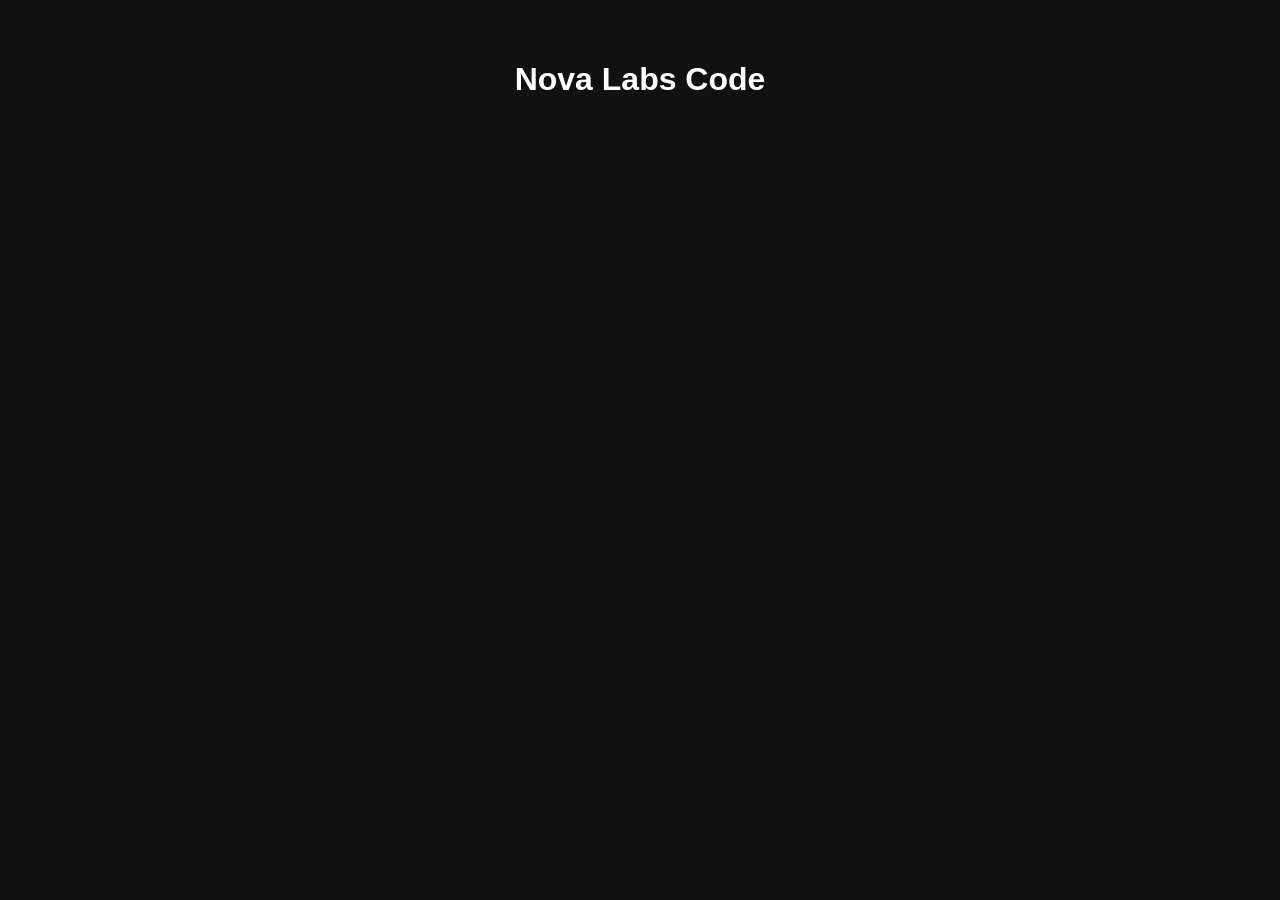
==== index.html @ 253b2d27 "Update header text from 'Nova Labs' to 'Nova Labs Code'" ====
<!DOCTYPE html>
<html lang="en">
<head>
<meta charset="UTF-8">
<meta name="viewport" content="width=device-width, initial-scale=1.0">
<title>Nova Labs Code</title>

<style>
* {
    box-sizing: border-box;
}

body {
    margin: 0;
    padding: 40px;
    background: #111;
    color: white;
    font-family: Arial, sans-serif;
}

h1 {
    text-align: center;
    margin-bottom: 40px;
}

.section {
    margin-bottom: 40px;
}

.section-title {
    font-size: 1.5rem;
    margin-bottom: 15px;
    font-weight: bold;
}

.grid {
    display: grid;
    grid-template-columns: repeat(auto-fill, minmax(220px, 1fr));
    gap: 15px;
}

.card {
    display: block;
    background: #1b1b1b;
    border: 1px solid #333;
    border-radius: 12px;
    padding: 20px;
    text-decoration: none;
    color: white;
    transition: .2s;
}

.card:hover {
    transform: translateY(-4px);
    border-color: #666;
    background: #222;
}

.card-title {
    font-size: 1.1rem;
    font-weight: bold;
    margin-bottom: 8px;
}

.card-path {
    color: #888;
    font-size: 0.85rem;
    word-break: break-all;
}
</style>
</head>
<body>

<h1>Nova Labs Code</h1>

<div id="content"></div>

<script>
// Add your links here
const links = [
    "MusicPlayer/"
];

const groups = {};

links.forEach(link => {
    const url = new URL(link);

    const parts = url.pathname
        .split("/")
        .filter(Boolean);

    const group = parts[0] || "Home";

    if (!groups[group]) {
        groups[group] = [];
    }

    groups[group].push({
        url: link,
        name:
            parts.length === 0
                ? "Home"
                : parts[parts.length - 1]
                      .replace(/-/g, " ")
                      .replace(/\b\w/g, c => c.toUpperCase()),
        path: url.pathname
    });
});

const container = document.getElementById("content");

Object.keys(groups)
    .sort()
    .forEach(group => {
        const section = document.createElement("div");
        section.className = "section";

        const title = document.createElement("div");
        title.className = "section-title";
        title.textContent =
            group.replace(/-/g, " ")
                 .replace(/\b\w/g, c => c.toUpperCase());

        const grid = document.createElement("div");
        grid.className = "grid";

        groups[group].forEach(item => {
            const card = document.createElement("a");
            card.className = "card";
            card.href = item.url;

            card.innerHTML = `
                <div class="card-title">${item.name}</div>
                <div class="card-path">${item.path}</div>
            `;

            grid.appendChild(card);
        });

        section.appendChild(title);
        section.appendChild(grid);
        container.appendChild(section);
    });
</script>

</body>
</html>
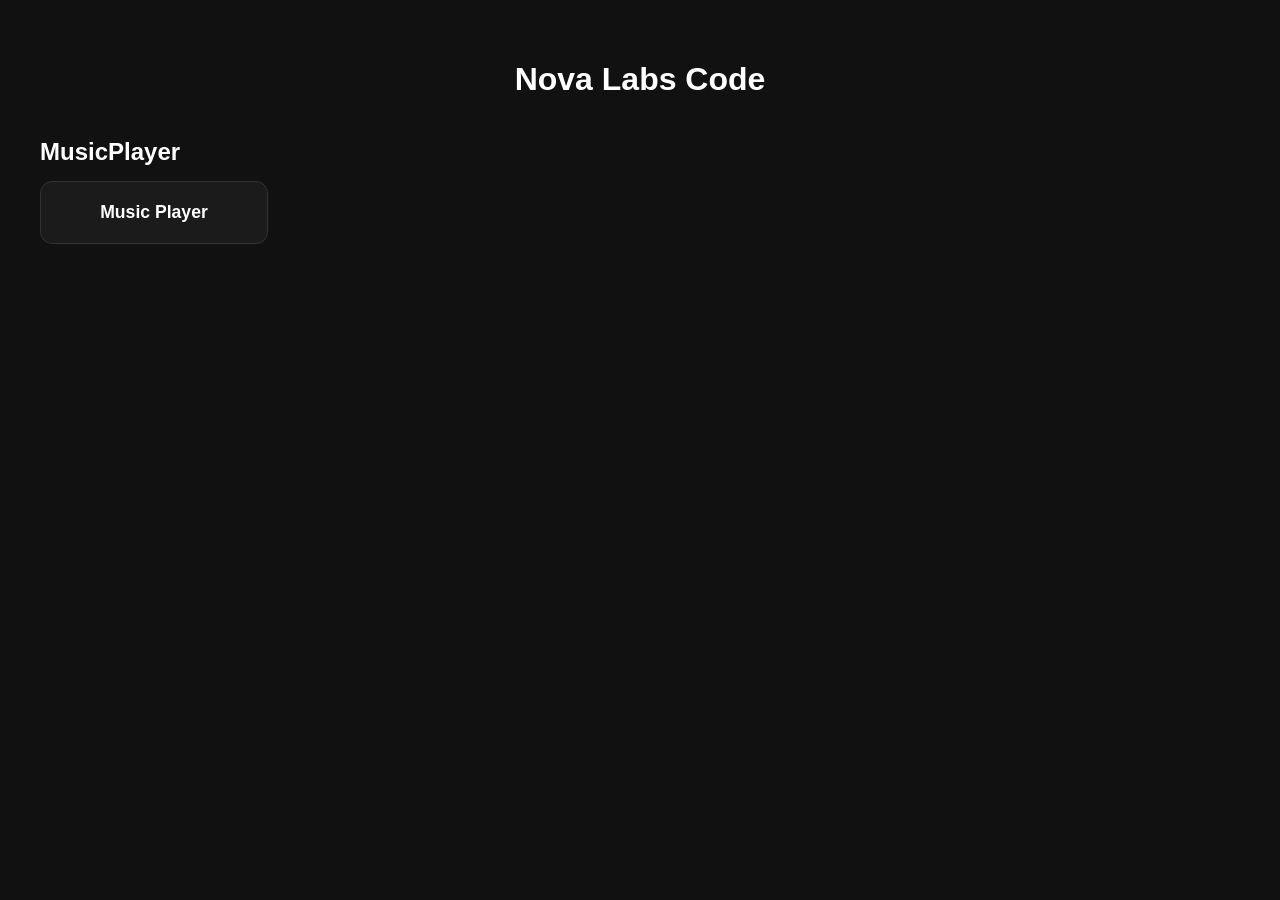
==== commit 8afe05e6: "Refactor CSS and update links structure" ====
--- a/index.html
+++ b/index.html
@@ -6,66 +6,60 @@
 <title>Nova Labs Code</title>
 
 <style>
-* {
-    box-sizing: border-box;
+*{
+    box-sizing:border-box;
 }
 
-body {
-    margin: 0;
-    padding: 40px;
-    background: #111;
-    color: white;
-    font-family: Arial, sans-serif;
+body{
+    margin:0;
+    padding:40px;
+    background:#111;
+    color:white;
+    font-family:Arial,sans-serif;
 }
 
-h1 {
-    text-align: center;
-    margin-bottom: 40px;
+h1{
+    text-align:center;
+    margin-bottom:40px;
 }
 
-.section {
-    margin-bottom: 40px;
+.section{
+    margin-bottom:40px;
 }
 
-.section-title {
-    font-size: 1.5rem;
-    margin-bottom: 15px;
-    font-weight: bold;
+.section-title{
+    font-size:1.5rem;
+    font-weight:bold;
+    margin-bottom:15px;
 }
 
-.grid {
-    display: grid;
-    grid-template-columns: repeat(auto-fill, minmax(220px, 1fr));
-    gap: 15px;
+.grid{
+    display:grid;
+    grid-template-columns:repeat(auto-fill,minmax(220px,1fr));
+    gap:15px;
 }
 
-.card {
-    display: block;
-    background: #1b1b1b;
-    border: 1px solid #333;
-    border-radius: 12px;
-    padding: 20px;
-    text-decoration: none;
-    color: white;
-    transition: .2s;
+.card{
+    display:block;
+    background:#1b1b1b;
+    border:1px solid #333;
+    border-radius:12px;
+    padding:20px;
+    color:white;
+    text-decoration:none;
+    transition:.2s;
 }
 
-.card:hover {
-    transform: translateY(-4px);
-    border-color: #666;
-    background: #222;
+.card:hover{
+    transform:translateY(-4px);
+    background:#222;
+    border-color:#666;
 }
 
-.card-title {
-    font-size: 1.1rem;
-    font-weight: bold;
-    margin-bottom: 8px;
-}
-
-.card-path {
-    color: #888;
-    font-size: 0.85rem;
-    word-break: break-all;
+.card-title{
+    font-size:1.1rem;
+    font-weight:bold;
+    text-align:center;
 }
 </style>
 </head>
@@ -76,63 +70,66 @@
 <div id="content"></div>
 
 <script>
-// Add your links here
+
+// LINKS NOW USE NAME VALUES
 const links = [
-    "MusicPlayer/"
+    { name: "Music Player", url: "MusicPlayer/" }
 ];
 
 const groups = {};
 
 links.forEach(link => {
-    const url = new URL(link);
 
-    const parts = url.pathname
-        .split("/")
-        .filter(Boolean);
+    const isExternal = /^https?:\/\//i.test(link.url);
 
-    const group = parts[0] || "Home";
+    let group;
+
+    if (isExternal) {
+        group = "External";
+    } else {
+        const parts = link.url.split("/").filter(Boolean);
+        group = parts[0] || "Home";
+    }
 
     if (!groups[group]) {
         groups[group] = [];
     }
 
     groups[group].push({
-        url: link,
-        name:
-            parts.length === 0
-                ? "Home"
-                : parts[parts.length - 1]
-                      .replace(/-/g, " ")
-                      .replace(/\b\w/g, c => c.toUpperCase()),
-        path: url.pathname
+        ...link,
+        external: isExternal
     });
 });
 
-const container = document.getElementById("content");
+const content = document.getElementById("content");
 
 Object.keys(groups)
     .sort()
     .forEach(group => {
+
         const section = document.createElement("div");
         section.className = "section";
 
         const title = document.createElement("div");
         title.className = "section-title";
-        title.textContent =
-            group.replace(/-/g, " ")
-                 .replace(/\b\w/g, c => c.toUpperCase());
+        title.textContent = group;
 
         const grid = document.createElement("div");
         grid.className = "grid";
 
         groups[group].forEach(item => {
+
             const card = document.createElement("a");
             card.className = "card";
             card.href = item.url;
 
+            if (item.external) {
+                card.target = "_blank";
+                card.rel = "noopener noreferrer";
+            }
+
             card.innerHTML = `
                 <div class="card-title">${item.name}</div>
-                <div class="card-path">${item.path}</div>
             `;
 
             grid.appendChild(card);
@@ -140,8 +137,9 @@
 
         section.appendChild(title);
         section.appendChild(grid);
-        container.appendChild(section);
+        content.appendChild(section);
     });
+
 </script>
 
 </body>
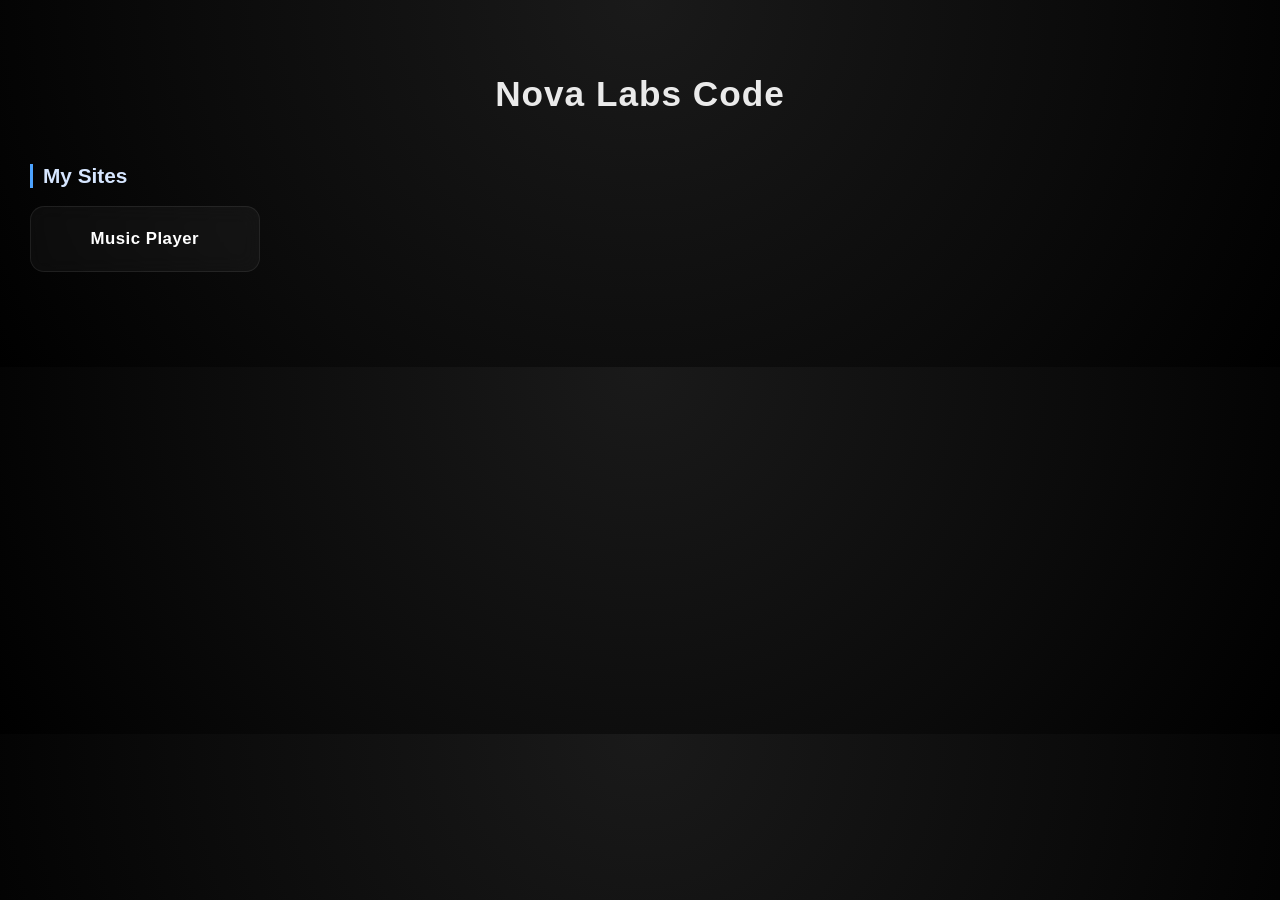
==== commit 2caccc0c: "Update index.html" ====
--- a/index.html
+++ b/index.html
@@ -12,57 +12,105 @@
 
 body{
     margin:0;
-    padding:40px;
-    background:#111;
-    color:white;
-    font-family:Arial,sans-serif;
+    padding:50px 30px;
+    font-family:Arial, sans-serif;
+    color:#fff;
+
+    /* dark lab gradient */
+    background: radial-gradient(circle at top, #1a1a1a, #0b0b0b 60%, #000);
 }
 
 h1{
     text-align:center;
-    margin-bottom:40px;
+    font-size:2.2rem;
+    letter-spacing:1px;
+    margin-bottom:50px;
+    color:#eaeaea;
 }
 
+/* SECTION CONTAINER */
 .section{
-    margin-bottom:40px;
+    margin-bottom:45px;
 }
 
+/* TAB TITLE */
 .section-title{
-    font-size:1.5rem;
-    font-weight:bold;
-    margin-bottom:15px;
+    font-size:1.3rem;
+    font-weight:600;
+    margin-bottom:18px;
+    padding-left:10px;
+    border-left:3px solid #4da3ff;
+    color:#d6e6ff;
 }
 
+/* GRID */
 .grid{
     display:grid;
-    grid-template-columns:repeat(auto-fill,minmax(220px,1fr));
-    gap:15px;
+    grid-template-columns:repeat(auto-fill,minmax(210px,1fr));
+    gap:18px;
 }
 
+/* CARD */
 .card{
     display:block;
-    background:#1b1b1b;
-    border:1px solid #333;
-    border-radius:12px;
-    padding:20px;
-    color:white;
+    padding:22px 18px;
+    border-radius:14px;
+
     text-decoration:none;
-    transition:.2s;
+    color:#fff;
+
+    background:rgba(255,255,255,0.04);
+    border:1px solid rgba(255,255,255,0.08);
+    backdrop-filter: blur(10px);
+
+    transition:0.25s ease;
+    position:relative;
+    overflow:hidden;
 }
 
-.card:hover{
-    transform:translateY(-4px);
-    background:#222;
-    border-color:#666;
+/* soft glow line */
+.card::before{
+    content:"";
+    position:absolute;
+    top:-50%;
+    left:-50%;
+    width:200%;
+    height:200%;
+    background: radial-gradient(circle, rgba(77,163,255,0.15), transparent 60%);
+    transform:rotate(25deg);
+    opacity:0;
+    transition:0.3s ease;
 }
 
+/* hover lift */
+.card:hover{
+    transform:translateY(-6px) scale(1.02);
+    border-color:rgba(77,163,255,0.4);
+    box-shadow:0 10px 30px rgba(0,0,0,0.5);
+}
+
+/* glow activation */
+.card:hover::before{
+    opacity:1;
+}
+
+/* TITLE */
 .card-title{
-    font-size:1.1rem;
-    font-weight:bold;
+    font-size:1.05rem;
+    font-weight:600;
     text-align:center;
+    letter-spacing:0.5px;
 }
+
+/* subtle grid breathing */
+.grid:hover .card:not(:hover){
+    opacity:0.75;
+    transform:scale(0.98);
+}
+
 </style>
 </head>
+
 <body>
 
 <h1>Nova Labs Code</h1>
@@ -71,74 +119,49 @@
 
 <script>
 
-// LINKS NOW USE NAME VALUES
-const links = [
-    { name: "Music Player", url: "MusicPlayer/" }
-];
-
-const groups = {};
-
-links.forEach(link => {
-
-    const isExternal = /^https?:\/\//i.test(link.url);
-
-    let group;
-
-    if (isExternal) {
-        group = "External";
-    } else {
-        const parts = link.url.split("/").filter(Boolean);
-        group = parts[0] || "Home";
-    }
-
-    if (!groups[group]) {
-        groups[group] = [];
-    }
-
-    groups[group].push({
-        ...link,
-        external: isExternal
-    });
-});
+// 👇 FULLY MANUAL GROUPS
+const groups = {
+    "My Sites": [
+        { name: "Music Player", url: "MusicPlayer/" }
+    ]
+};
 
 const content = document.getElementById("content");
 
-Object.keys(groups)
-    .sort()
-    .forEach(group => {
+Object.keys(groups).forEach(group => {
 
-        const section = document.createElement("div");
-        section.className = "section";
+    const section = document.createElement("div");
+    section.className = "section";
 
-        const title = document.createElement("div");
-        title.className = "section-title";
-        title.textContent = group;
+    const title = document.createElement("div");
+    title.className = "section-title";
+    title.textContent = group;
 
-        const grid = document.createElement("div");
-        grid.className = "grid";
+    const grid = document.createElement("div");
+    grid.className = "grid";
 
-        groups[group].forEach(item => {
+    groups[group].forEach(item => {
 
-            const card = document.createElement("a");
-            card.className = "card";
-            card.href = item.url;
+        const card = document.createElement("a");
+        card.className = "card";
+        card.href = item.url;
 
-            if (item.external) {
-                card.target = "_blank";
-                card.rel = "noopener noreferrer";
-            }
+        if (/^https?:\/\//i.test(item.url)) {
+            card.target = "_blank";
+            card.rel = "noopener noreferrer";
+        }
 
-            card.innerHTML = `
-                <div class="card-title">${item.name}</div>
-            `;
+        card.innerHTML = `
+            <div class="card-title">${item.name}</div>
+        `;
 
-            grid.appendChild(card);
-        });
+        grid.appendChild(card);
+    });
 
-        section.appendChild(title);
-        section.appendChild(grid);
-        content.appendChild(section);
-    });
+    section.appendChild(title);
+    section.appendChild(grid);
+    content.appendChild(section);
+});
 
 </script>
 
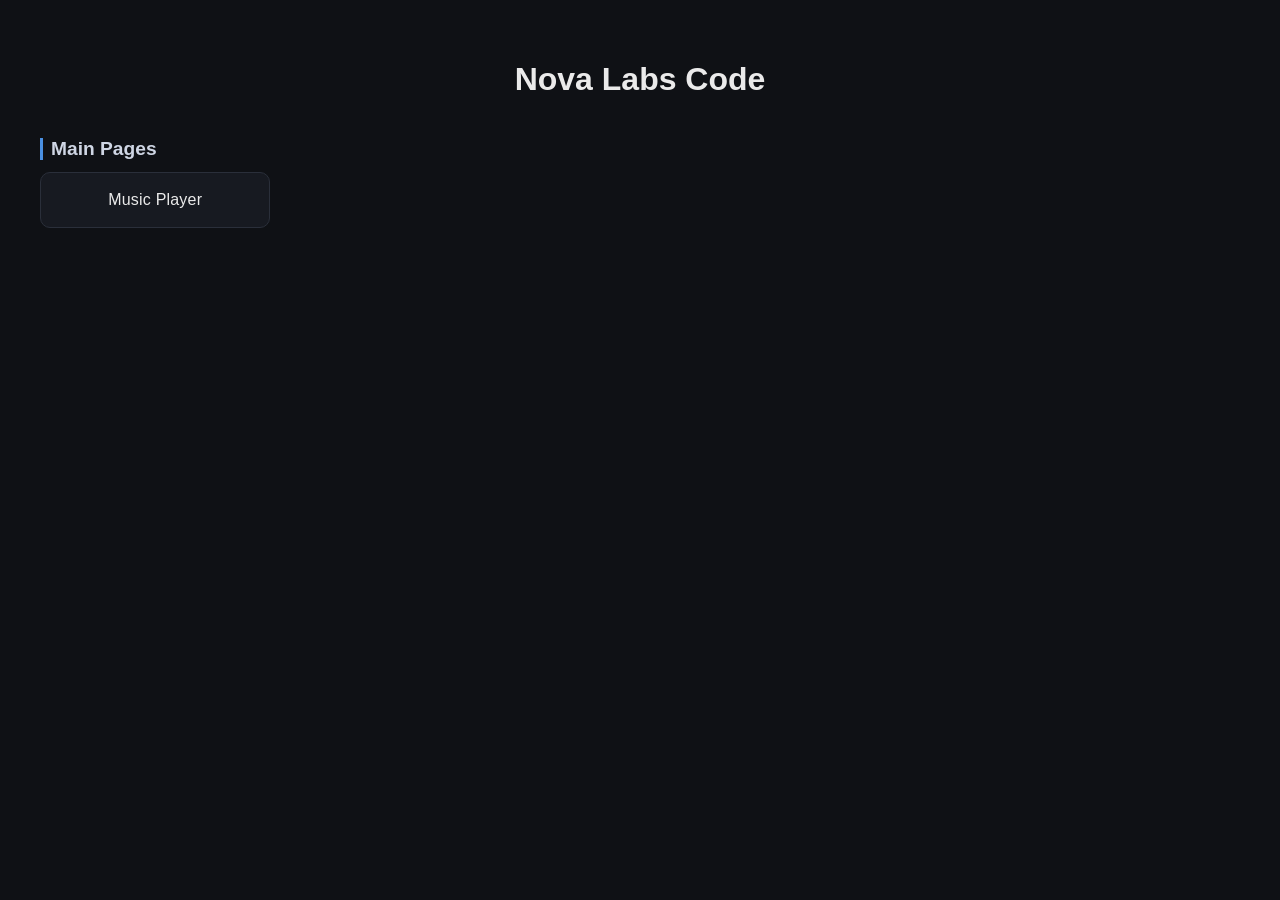
==== commit 7210375c: "Refactor CSS styles and update HTML structure" ====
--- a/index.html
+++ b/index.html
@@ -12,100 +12,67 @@
 
 body{
     margin:0;
-    padding:50px 30px;
+    padding:40px;
     font-family:Arial, sans-serif;
-    color:#fff;
-
-    /* dark lab gradient */
-    background: radial-gradient(circle at top, #1a1a1a, #0b0b0b 60%, #000);
-}
-
-h1{
-    text-align:center;
-    font-size:2.2rem;
-    letter-spacing:1px;
-    margin-bottom:50px;
+    background:#0f1115;
     color:#eaeaea;
 }
 
-/* SECTION CONTAINER */
-.section{
-    margin-bottom:45px;
+/* TITLE */
+h1{
+    text-align:center;
+    margin-bottom:40px;
+    font-size:2rem;
+    font-weight:600;
 }
 
-/* TAB TITLE */
+/* SECTION */
+.section{
+    margin-bottom:35px;
+}
+
 .section-title{
-    font-size:1.3rem;
+    font-size:1.2rem;
     font-weight:600;
-    margin-bottom:18px;
-    padding-left:10px;
-    border-left:3px solid #4da3ff;
-    color:#d6e6ff;
+    margin-bottom:12px;
+    color:#cfd6e4;
+    padding-left:8px;
+    border-left:3px solid #4a90e2;
 }
 
 /* GRID */
 .grid{
     display:grid;
-    grid-template-columns:repeat(auto-fill,minmax(210px,1fr));
-    gap:18px;
+    grid-template-columns:repeat(auto-fill,minmax(200px,1fr));
+    gap:12px;
 }
 
 /* CARD */
 .card{
     display:block;
-    padding:22px 18px;
-    border-radius:14px;
+    padding:18px;
+    border-radius:10px;
+    background:#171a21;
+    border:1px solid #2a2f3a;
 
     text-decoration:none;
-    color:#fff;
+    color:#eaeaea;
 
-    background:rgba(255,255,255,0.04);
-    border:1px solid rgba(255,255,255,0.08);
-    backdrop-filter: blur(10px);
-
-    transition:0.25s ease;
-    position:relative;
-    overflow:hidden;
+    transition:0.15s ease;
 }
 
-/* soft glow line */
-.card::before{
-    content:"";
-    position:absolute;
-    top:-50%;
-    left:-50%;
-    width:200%;
-    height:200%;
-    background: radial-gradient(circle, rgba(77,163,255,0.15), transparent 60%);
-    transform:rotate(25deg);
-    opacity:0;
-    transition:0.3s ease;
+.card:hover{
+    background:#1d2230;
+    border-color:#3a4252;
+    transform:translateY(-2px);
 }
 
-/* hover lift */
-.card:hover{
-    transform:translateY(-6px) scale(1.02);
-    border-color:rgba(77,163,255,0.4);
-    box-shadow:0 10px 30px rgba(0,0,0,0.5);
-}
-
-/* glow activation */
-.card:hover::before{
-    opacity:1;
-}
-
-/* TITLE */
+/* TEXT */
 .card-title{
-    font-size:1.05rem;
-    font-weight:600;
     text-align:center;
-    letter-spacing:0.5px;
-}
-
-/* subtle grid breathing */
-.grid:hover .card:not(:hover){
-    opacity:0.75;
-    transform:scale(0.98);
+    font-size:1rem;
+    font-weight:500;
+    letter-spacing:0.2px;
 }
 
 </style>
@@ -119,9 +86,8 @@
 
 <script>
 
-// 👇 FULLY MANUAL GROUPS
 const groups = {
-    "My Sites": [
+    "Main Pages": [
         { name: "Music Player", url: "MusicPlayer/" }
     ]
 };
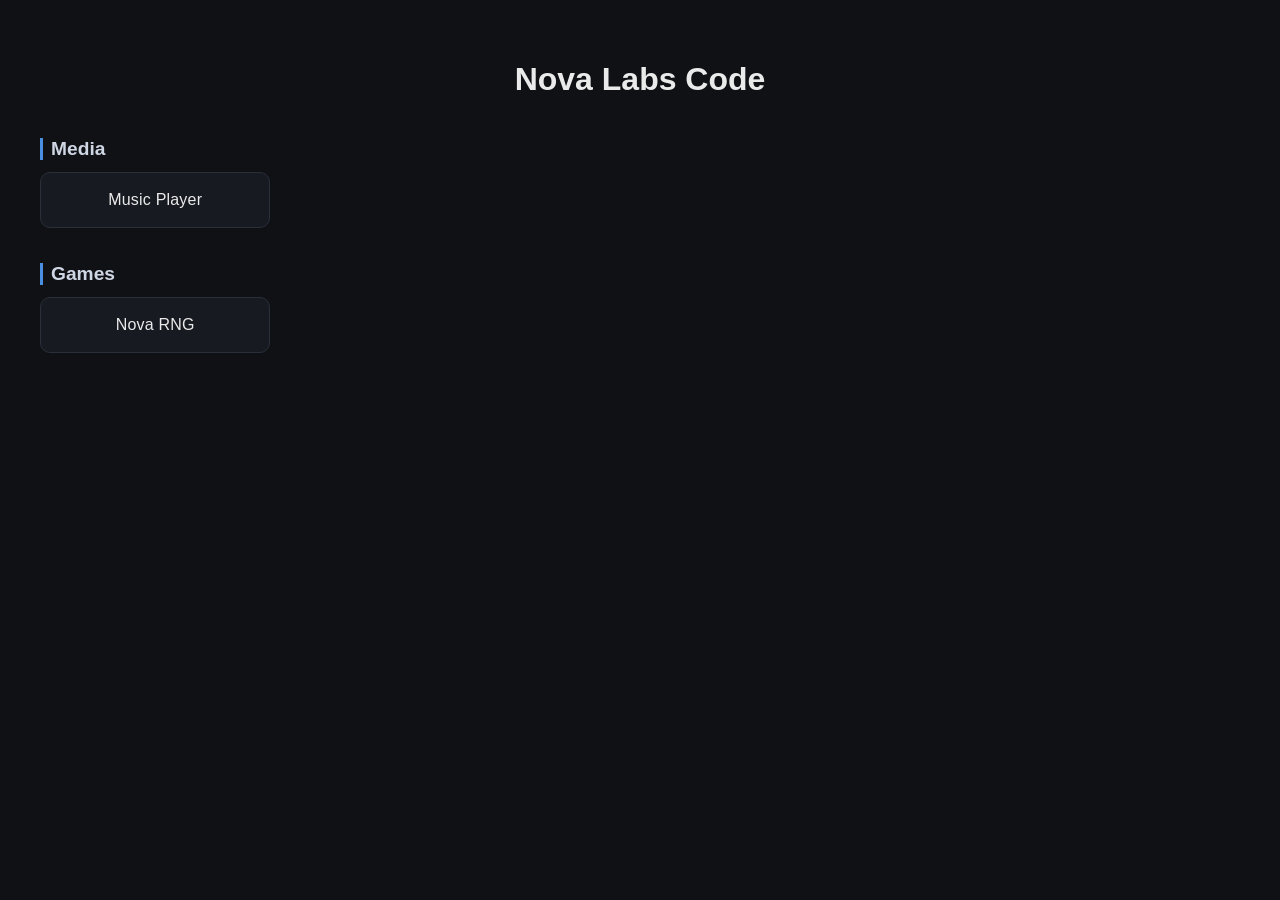
==== commit a206e19f: "Fix syntax in groups object in index.html" ====
--- a/index.html
+++ b/index.html
@@ -87,8 +87,11 @@
 <script>
 
 const groups = {
-    "Main Pages": [
+    "Media": [
         { name: "Music Player", url: "MusicPlayer/" }
+    ],
+    "Games": [
+        { name: "Nova RNG", url: "NovaRNG"}
     ]
 };
 
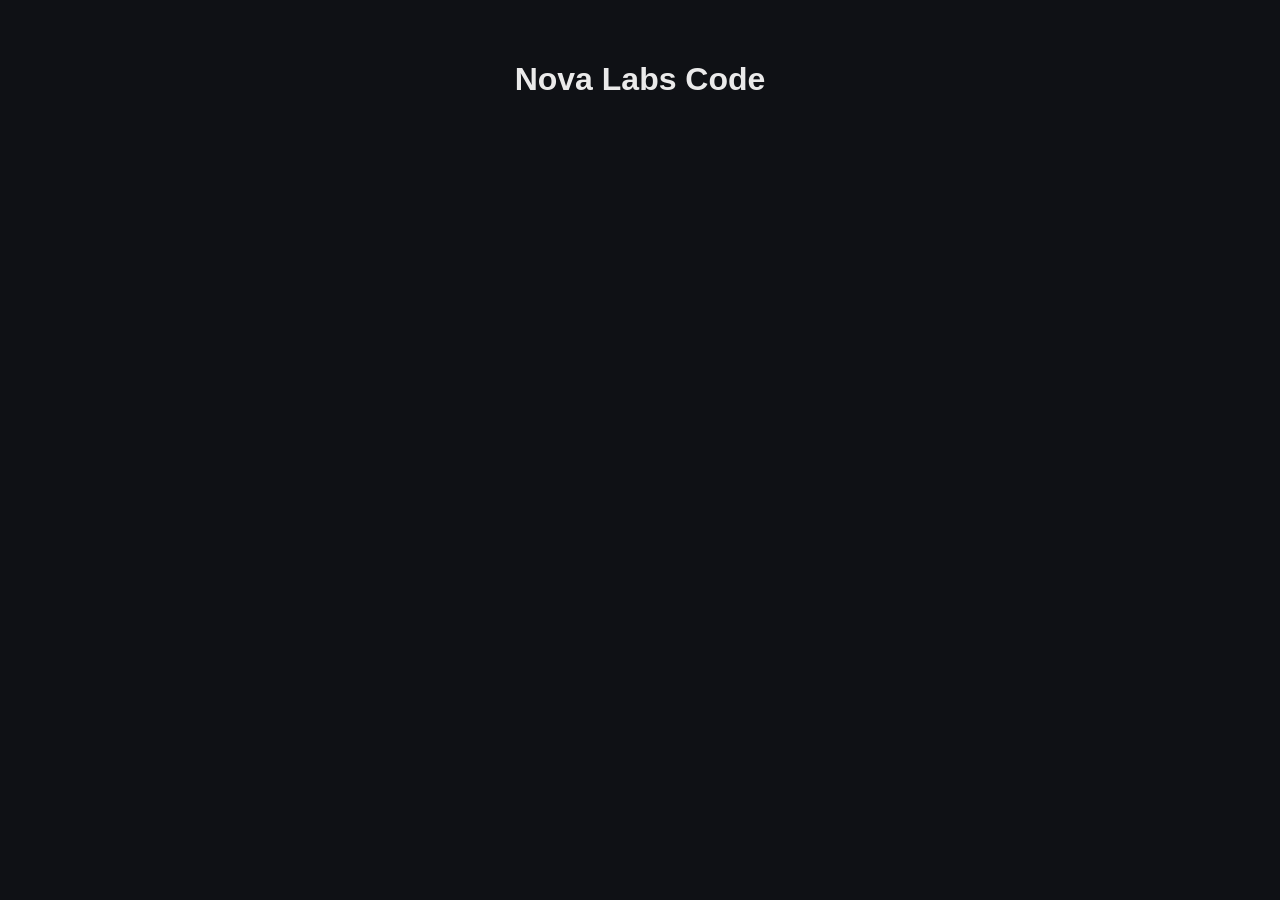
==== commit 8b75cf30: "Add new media and game entries to index.html" ====
--- a/index.html
+++ b/index.html
@@ -88,10 +88,30 @@
 
 const groups = {
     "Media": [
-        { name: "Music Player", url: "MusicPlayer/" }
+        { name: "Music Player", url: "MusicPlayer/" },
+        { name: "Christmas Countdown", url: "Christmas-countdown"},
+        { name: "K-Pop Demon Hunters", url: "k-pop-demon-hunters"},
+        { name: "DVD ScreenSaver", url: "DVD"},
+        { name: "Music Looper (Old)", url: "MusicLoop"},
+        { name: "DualTone", url: "DualTone"}
+    ]
     ],
     "Games": [
-        { name: "Nova RNG", url: "NovaRNG"}
+        { name: "Nova RNG (Broken)", url: "NovaRNG"},
+        { name: "Mind Breaker", url: "Mind-Breaker"}
+    ],
+     "Source Scripts": [
+        { name: "Samson Recipes (Source)", url: "https://github.com/nova-labs-code/samson-recipes"}
+    ],
+     "Utilities": [
+        { name: "Checklist", url: "checklist"},
+        { name: "Block Tools", url: "BlockTools"},
+        { name: "QR Code Generator", url: "QRcode"}
+    ],
+     "Courses": [
+        { name: "Kitchen Alchemy ", url: "KitchenAlchemy"},
+        { name: "20 Week Coding Course", url: "20-week-coding-course"},
+        { name: "KnowledgePath ", url: "KnowledgePath"}
     ]
 };
 
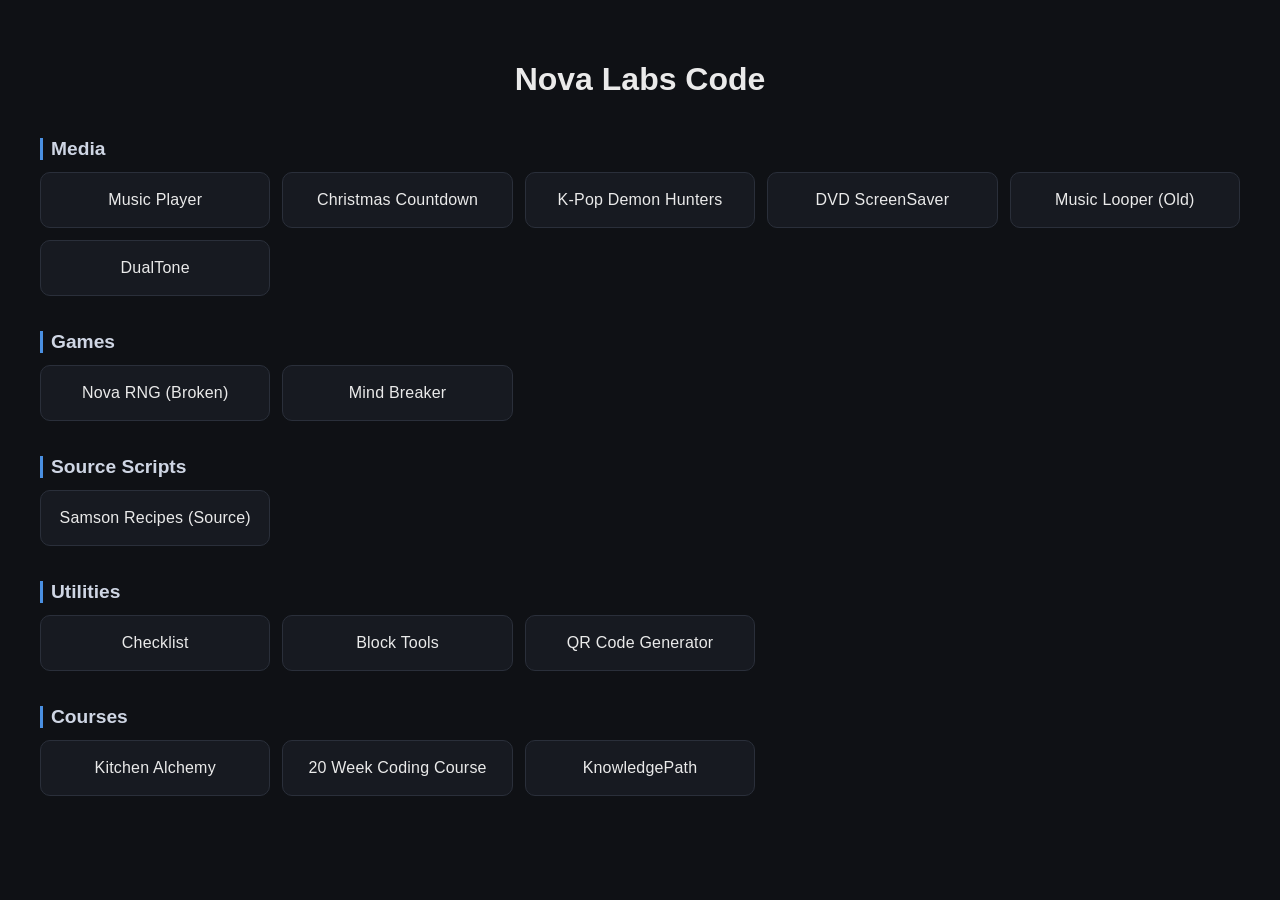
==== commit 889cc21f: "Remove an entry from the index.html file" ====
--- a/index.html
+++ b/index.html
@@ -94,7 +94,6 @@
         { name: "DVD ScreenSaver", url: "DVD"},
         { name: "Music Looper (Old)", url: "MusicLoop"},
         { name: "DualTone", url: "DualTone"}
-    ]
     ],
     "Games": [
         { name: "Nova RNG (Broken)", url: "NovaRNG"},
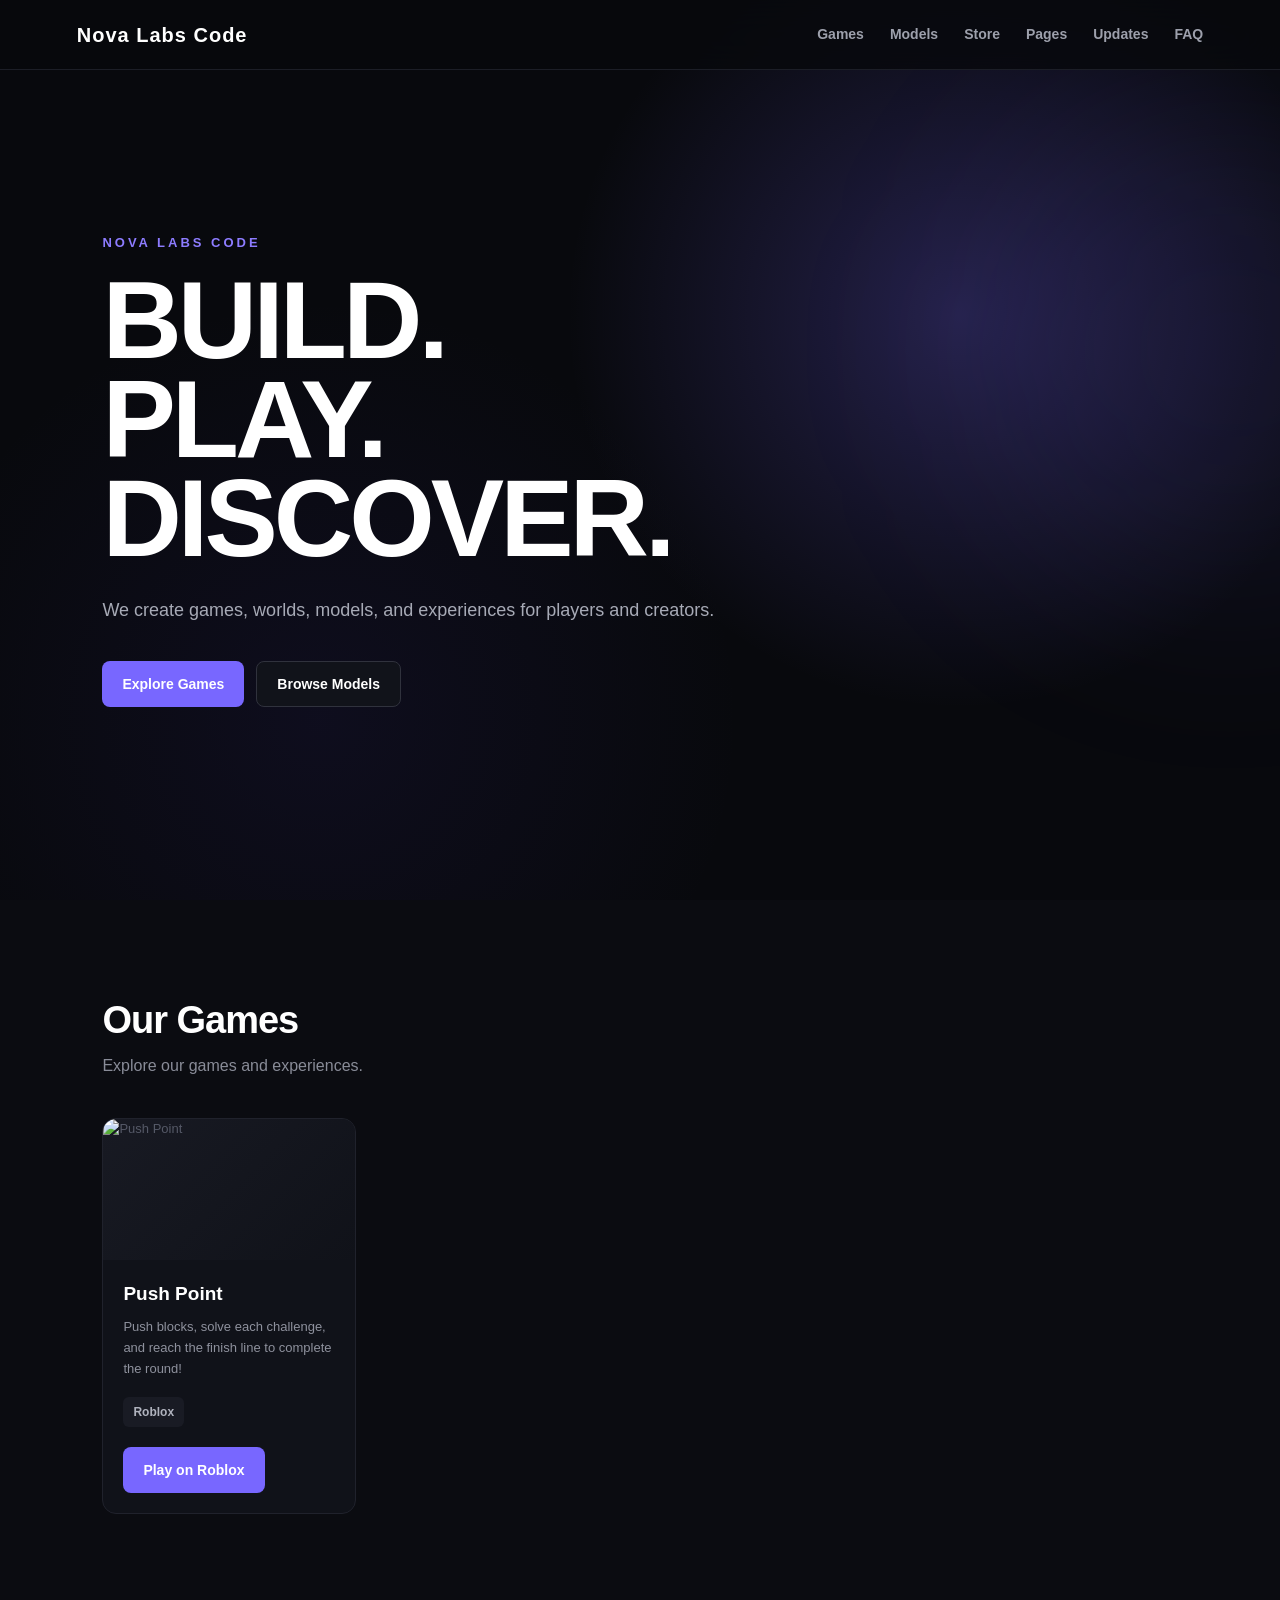
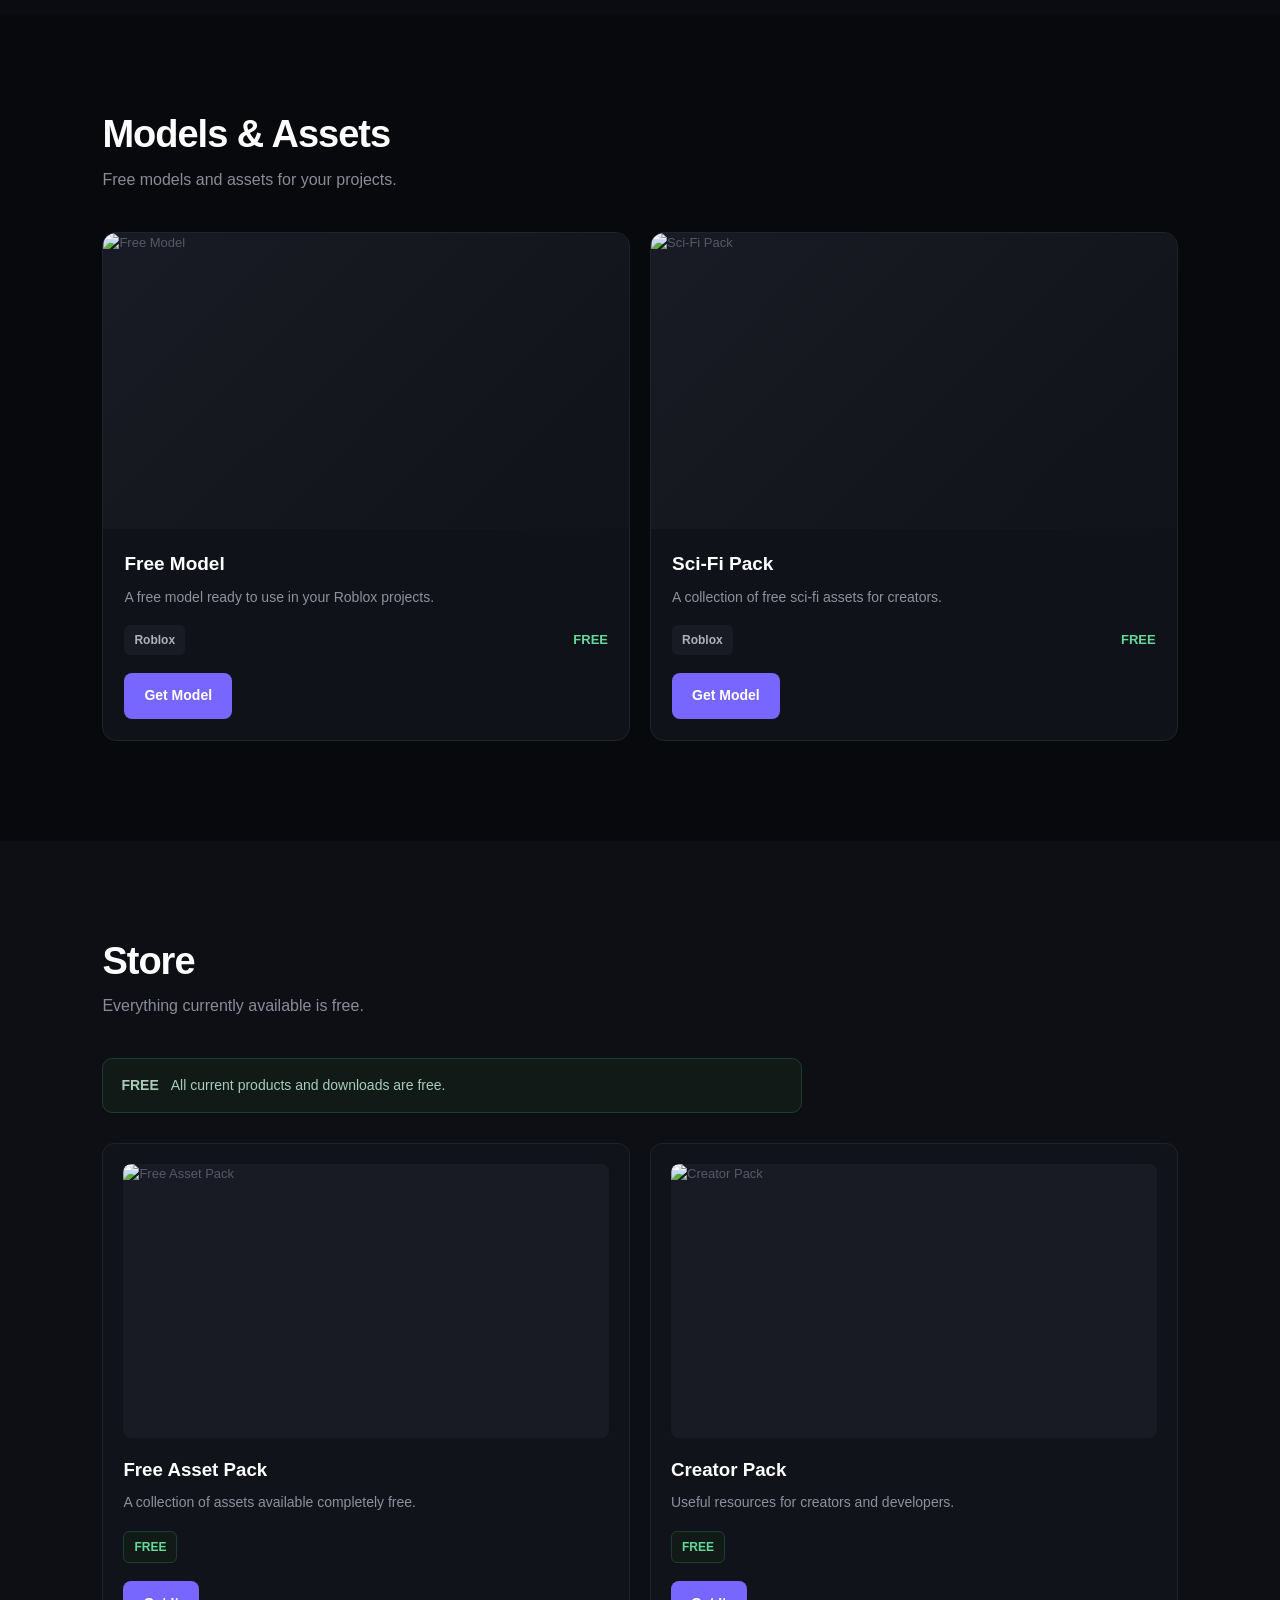
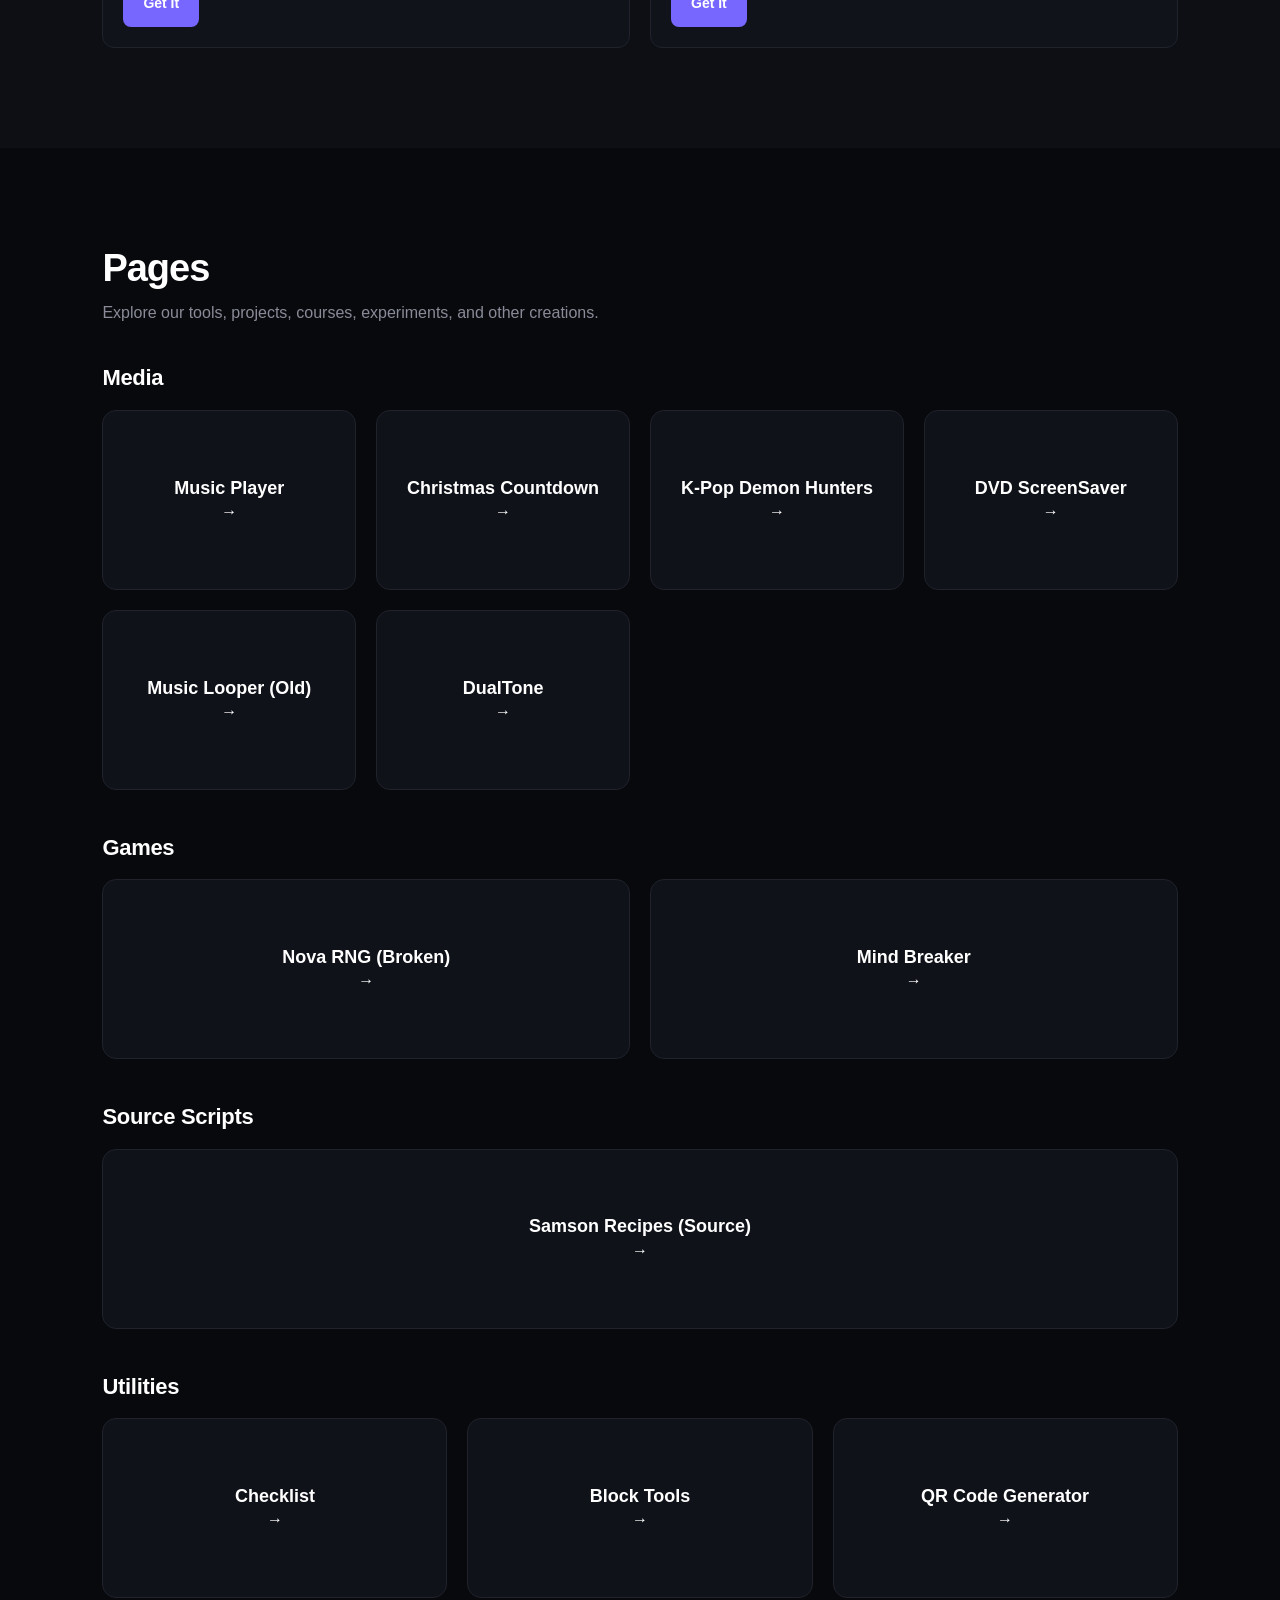
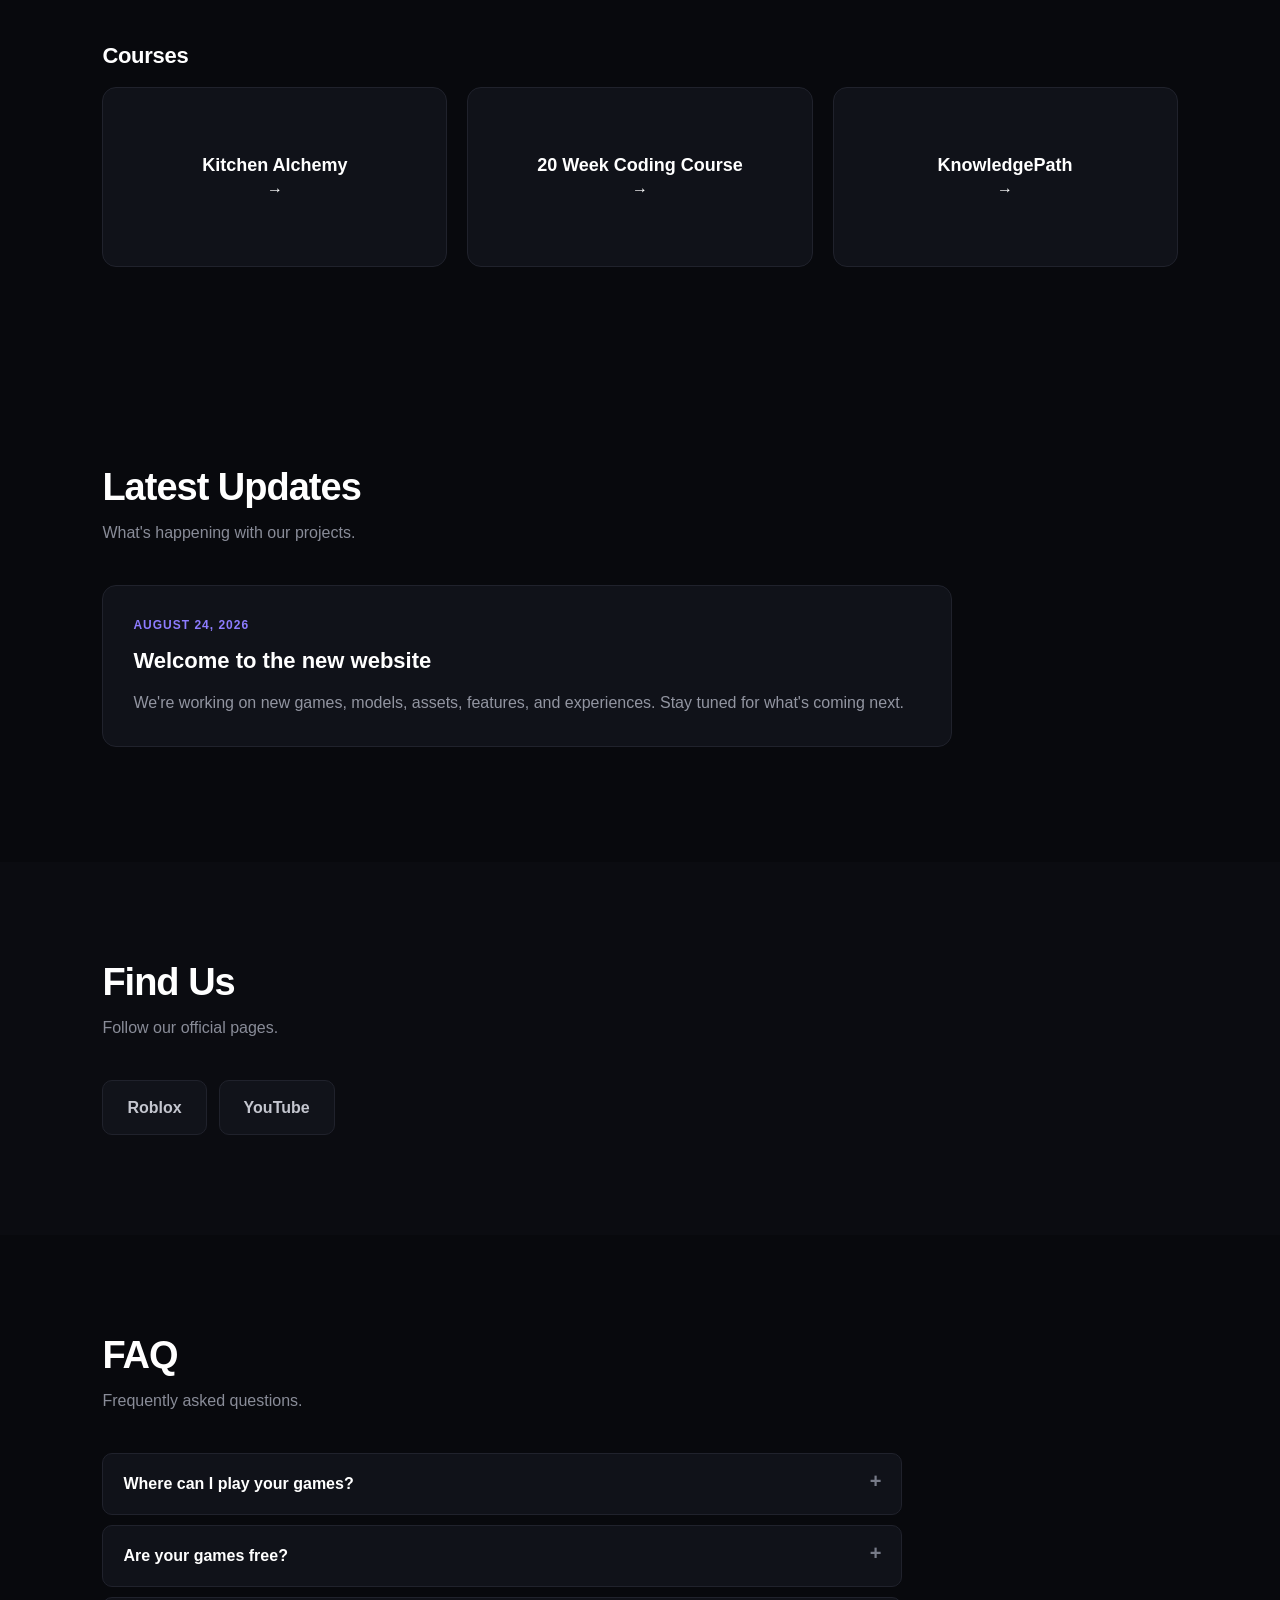
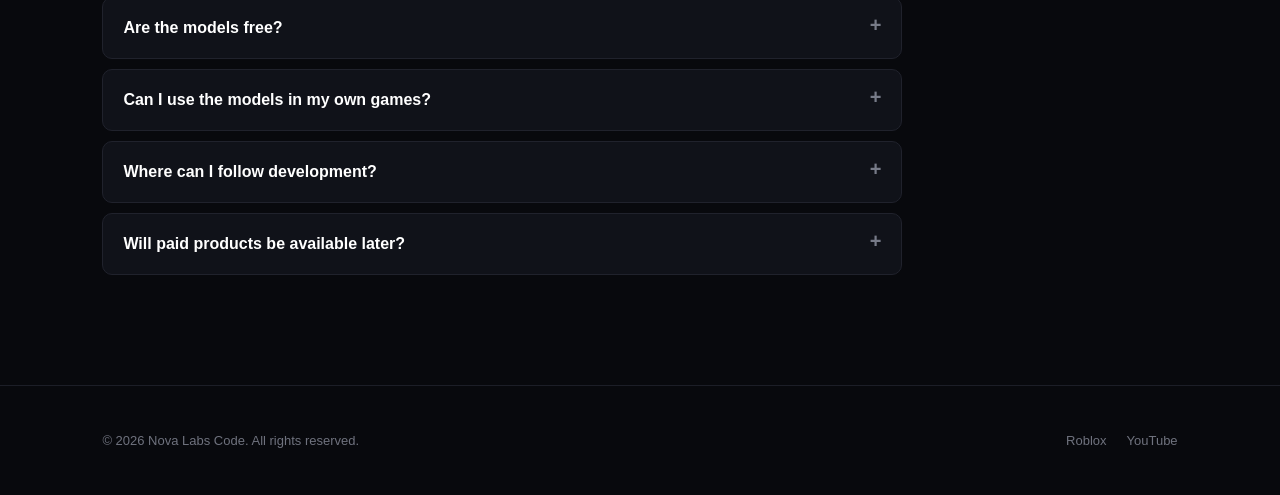
==== commit 7d5e7988: "Update index.html" ====
--- a/index.html
+++ b/index.html
@@ -1,157 +1,12 @@
 <!DOCTYPE html>
-<html lang="en">
+<html>
 <head>
-<meta charset="UTF-8">
-<meta name="viewport" content="width=device-width, initial-scale=1.0">
-<title>Nova Labs Code</title>
-
-<style>
-*{
-    box-sizing:border-box;
-}
-
-body{
-    margin:0;
-    padding:40px;
-    font-family:Arial, sans-serif;
-    background:#0f1115;
-    color:#eaeaea;
-}
-
-/* TITLE */
-h1{
-    text-align:center;
-    margin-bottom:40px;
-    font-size:2rem;
-    font-weight:600;
-}
-
-/* SECTION */
-.section{
-    margin-bottom:35px;
-}
-
-.section-title{
-    font-size:1.2rem;
-    font-weight:600;
-    margin-bottom:12px;
-    color:#cfd6e4;
-    padding-left:8px;
-    border-left:3px solid #4a90e2;
-}
-
-/* GRID */
-.grid{
-    display:grid;
-    grid-template-columns:repeat(auto-fill,minmax(200px,1fr));
-    gap:12px;
-}
-
-/* CARD */
-.card{
-    display:block;
-    padding:18px;
-    border-radius:10px;
-    background:#171a21;
-    border:1px solid #2a2f3a;
-
-    text-decoration:none;
-    color:#eaeaea;
-
-    transition:0.15s ease;
-}
-
-.card:hover{
-    background:#1d2230;
-    border-color:#3a4252;
-    transform:translateY(-2px);
-}
-
-/* TEXT */
-.card-title{
-    text-align:center;
-    font-size:1rem;
-    font-weight:500;
-    letter-spacing:0.2px;
-}
-
-</style>
+    <meta charset="UTF-8">
+    <meta name="viewport" content="width=device-width, initial-scale=1.0">
+    <script>
+        window.location.replace("/home");
+    </script>
 </head>
-
 <body>
-
-<h1>Nova Labs Code</h1>
-
-<div id="content"></div>
-
-<script>
-
-const groups = {
-    "Media": [
-        { name: "Music Player", url: "MusicPlayer/" },
-        { name: "Christmas Countdown", url: "Christmas-countdown"},
-        { name: "K-Pop Demon Hunters", url: "k-pop-demon-hunters"},
-        { name: "DVD ScreenSaver", url: "DVD"},
-        { name: "Music Looper (Old)", url: "MusicLoop"},
-        { name: "DualTone", url: "DualTone"}
-    ],
-    "Games": [
-        { name: "Nova RNG (Broken)", url: "NovaRNG"},
-        { name: "Mind Breaker", url: "Mind-Breaker"}
-    ],
-     "Source Scripts": [
-        { name: "Samson Recipes (Source)", url: "https://github.com/nova-labs-code/samson-recipes"}
-    ],
-     "Utilities": [
-        { name: "Checklist", url: "checklist"},
-        { name: "Block Tools", url: "BlockTools"},
-        { name: "QR Code Generator", url: "QRcode"}
-    ],
-     "Courses": [
-        { name: "Kitchen Alchemy ", url: "KitchenAlchemy"},
-        { name: "20 Week Coding Course", url: "20-week-coding-course"},
-        { name: "KnowledgePath ", url: "KnowledgePath"}
-    ]
-};
-
-const content = document.getElementById("content");
-
-Object.keys(groups).forEach(group => {
-
-    const section = document.createElement("div");
-    section.className = "section";
-
-    const title = document.createElement("div");
-    title.className = "section-title";
-    title.textContent = group;
-
-    const grid = document.createElement("div");
-    grid.className = "grid";
-
-    groups[group].forEach(item => {
-
-        const card = document.createElement("a");
-        card.className = "card";
-        card.href = item.url;
-
-        if (/^https?:\/\//i.test(item.url)) {
-            card.target = "_blank";
-            card.rel = "noopener noreferrer";
-        }
-
-        card.innerHTML = `
-            <div class="card-title">${item.name}</div>
-        `;
-
-        grid.appendChild(card);
-    });
-
-    section.appendChild(title);
-    section.appendChild(grid);
-    content.appendChild(section);
-});
-
-</script>
-
 </body>
-</html>
+</html>
